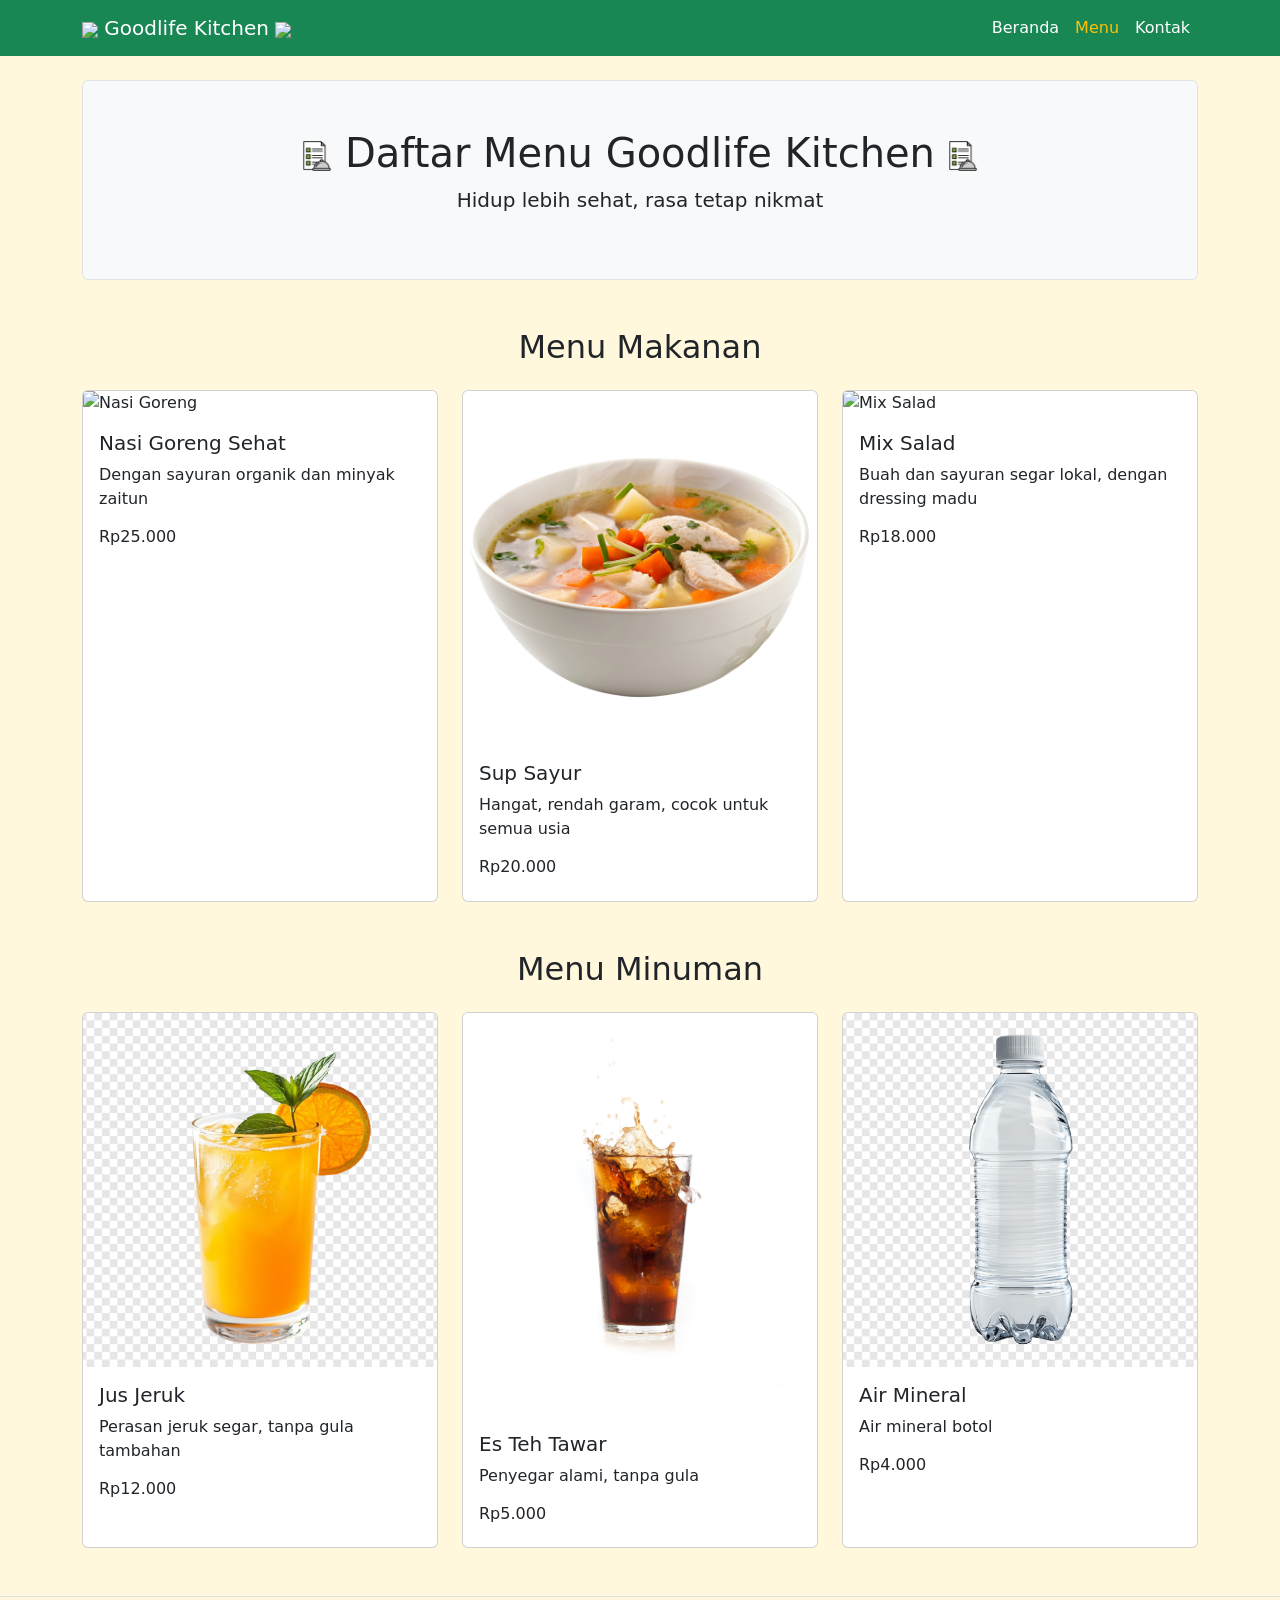
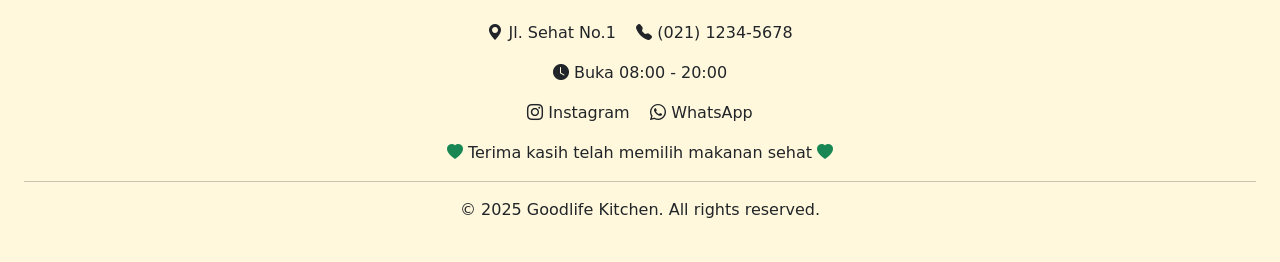
==== menu.html @ ddbb8c21 "nyoba" ====
<!DOCTYPE html>
<html lang="en">
<head>
    <meta charset="UTF-8">
    <meta name="viewport" content="width=device-width, initial-scale=1.0">
    <title>Menu Goodlife Kitchen</title>
    <link href="https://cdn.jsdelivr.net/npm/bootstrap@5.3.7/dist/css/bootstrap.min.css" rel="stylesheet">
    <link href="https://cdn.jsdelivr.net/npm/bootstrap-icons@1.11.3/font/bootstrap-icons.min.css" rel="stylesheet">
</head>
<body style="background-color:#fff8dc;">

    <!-- Navbar -->
    <nav class="navbar navbar-expand-lg navbar-success bg-success">
        <div class="container">
            <a class="navbar-brand text-white" href="#">
                <img src="daun.png" width="25">
                Goodlife Kitchen
                <img src="daun.png" width="25">
            </a>

            <button class="navbar-toggler" type="button"
                data-bs-toggle="collapse"
                data-bs-target="#navbarMenu">
                <span class="navbar-toggler-icon"></span>
            </button>

            <div class="collapse navbar-collapse" id="navbarMenu">
                <ul class="navbar-nav ms-auto">
                    <li class="nav-item">
                        <a class="nav-link text-white" href="index.html">
                            Beranda
                        </a>
                    </li>
                    <li class="nav-item">
                        <a class="nav-link active text-warning" href="menu.html">
                            Menu
                        </a>
                    </li>
                    <li class="nav-item">
                        <a class="nav-link text-white" href="kontak.html">
                            Kontak
                        </a>
                    </li>
                </ul>
            </div>
        </div>
    </nav>

    <!-- Jumbotron -->
    <div class="container mt-4">
        <div class="p-5 border rounded text-center bg-light">
            <h1>
                <img src="img/menu.png" width="30">
                Daftar Menu Goodlife Kitchen
                <img src="img/menu.png" width="30">
            </h1>
            <p class="lead">
                Hidup lebih sehat, rasa tetap nikmat
            </p>
        </div>
    </div>

    <!-- Menu Makanan -->
    <div class="container mt-5">
        <h2 class="text-center mb-4">
            Menu Makanan
        </h2>

        <div class="row g-4">
            <div class="col-md-4">
                <div class="card h-100">
                    <img src="img/nasgor.png" class="card-img-top" alt="Nasi Goreng">
                    <div class="card-body">
                        <h5 class="card-title">
                            Nasi Goreng Sehat
                        </h5>
                        <p class="card-text">
                            Dengan sayuran organik dan minyak zaitun
                        </p>
                        <h6>Rp25.000</h6>
                    </div>
                </div>
            </div>

            <div class="col-md-4">
                <div class="card h-100">
                    <img src="img/sup.png" class="card-img-top" alt="Sup Sayur">
                    <div class="card-body">
                        <h5 class="card-title">
                            Sup Sayur
                        </h5>
                        <p class="card-text">
                            Hangat, rendah garam, cocok untuk semua usia
                        </p>
                        <h6>Rp20.000</h6>
                    </div>
                </div>
            </div>

            <div class="col-md-4">
                <div class="card h-100">
                    <img src="img/salad.jpg" class="card-img-top" alt="Mix Salad">
                    <div class="card-body">
                        <h5 class="card-title">
                            Mix Salad
                        </h5>
                        <p class="card-text">
                            Buah dan sayuran segar lokal, dengan dressing madu
                        </p>
                        <h6>Rp18.000</h6>
                    </div>
                </div>
            </div>
        </div>
    </div>

    <!-- Menu Minuman -->
    <div class="container mt-5 mb-5">
        <h2 class="text-center mb-4">
            Menu Minuman
        </h2>

        <div class="row g-4">
            <div class="col-md-4">
                <div class="card h-100">
                    <img src="img/jeruk.jpg" class="card-img-top" alt="Jus Jeruk">
                    <div class="card-body">
                        <h5 class="card-title">
                            Jus Jeruk
                        </h5>
                        <p class="card-text">
                            Perasan jeruk segar, tanpa gula tambahan
                        </p>
                        <h6>Rp12.000</h6>
                    </div>
                </div>
            </div>

            <div class="col-md-4">
                <div class="card h-100">
                    <img src="img/teh.jpg" class="card-img-top" alt="Es Teh">
                    <div class="card-body">
                        <h5 class="card-title">
                            Es Teh Tawar
                        </h5>
                        <p class="card-text">
                            Penyegar alami, tanpa gula
                        </p>
                        <h6>Rp5.000</h6>
                    </div>
                </div>
            </div>

            <div class="col-md-4">
                <div class="card h-100">
                    <img src="img/air.jpg" class="card-img-top" alt="Air Mineral">
                    <div class="card-body">
                        <h5 class="card-title">
                            Air Mineral
                        </h5>
                        <p class="card-text">
                            Air mineral botol
                        </p>
                        <h6>Rp4.000</h6>
                    </div>
                </div>
            </div>
        </div>
    </div>

    <!-- Footer -->
    <footer class="text-center p-4 border-top">

        <p>
            <i class="bi bi-geo-alt-fill"></i>
            Jl. Sehat No.1
            &nbsp;&nbsp;
            <i class="bi bi-telephone-fill"></i>
            (021) 1234-5678
        </p>

        <p>
            <i class="bi bi-clock-fill"></i>
            Buka 08:00 - 20:00
        </p>

        <p>
            <i class="bi bi-instagram"></i>
            Instagram
            &nbsp;&nbsp;

            <i class="bi bi-whatsapp"></i>
            WhatsApp
        </p>

        <p>
            <i class="bi bi-heart-fill text-success"></i>
            Terima kasih telah memilih makanan sehat
            <i class="bi bi-heart-fill text-success"></i>
        </p>

        <hr>

        <p>
            &copy; 2025 Goodlife Kitchen. All rights reserved.
        </p>

    </footer>

    <script src="https://cdn.jsdelivr.net/npm/bootstrap@5.3.7/dist/js/bootstrap.bundle.min.js"></script>

</body>
</html>
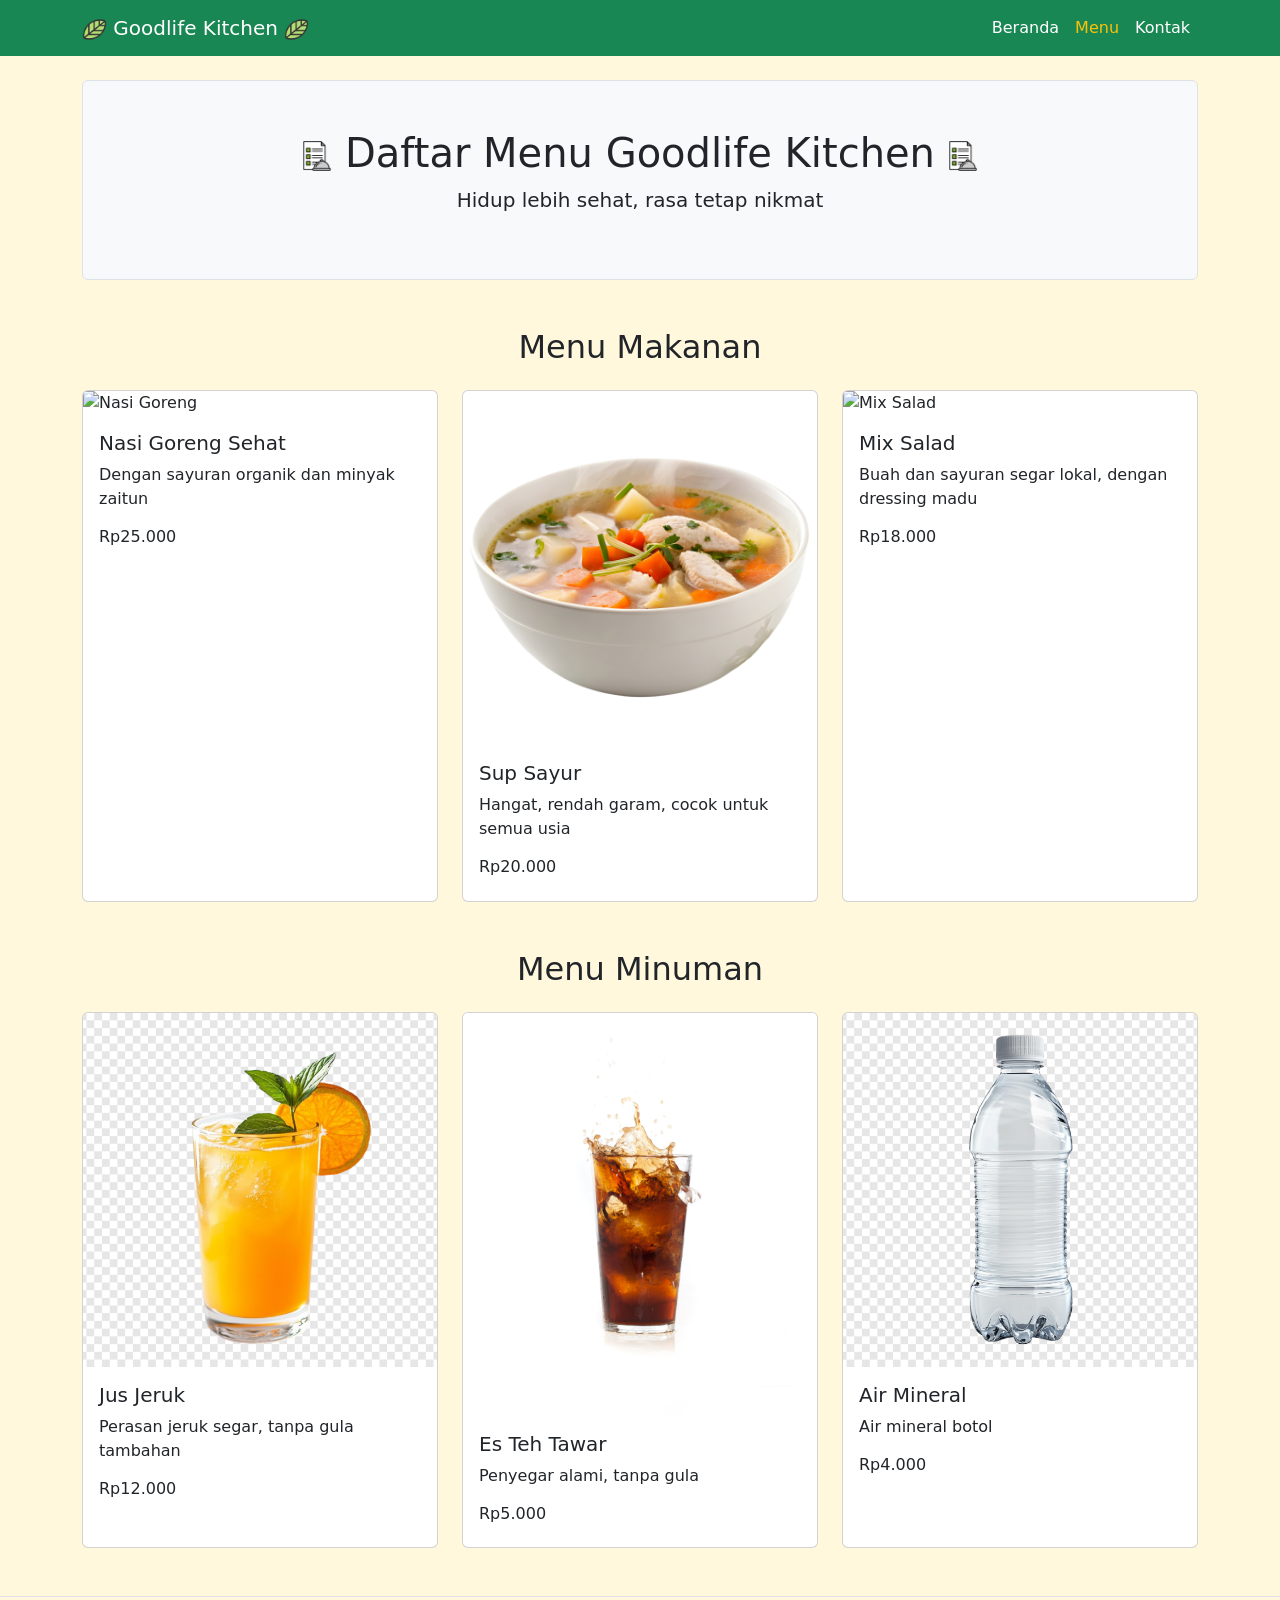
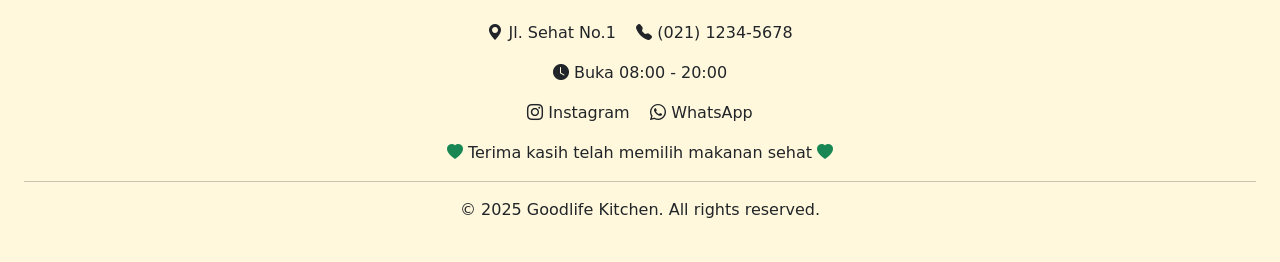
==== commit 8efe25a8: "berhasil edit gak" ====
--- a/menu.html
+++ b/menu.html
@@ -13,9 +13,9 @@
     <nav class="navbar navbar-expand-lg navbar-success bg-success">
         <div class="container">
             <a class="navbar-brand text-white" href="#">
-                <img src="daun.png" width="25">
+                <img src="img/daun.png" width="25">
                 Goodlife Kitchen
-                <img src="daun.png" width="25">
+                <img src="img/daun.png" width="25">
             </a>
 
             <button class="navbar-toggler" type="button"
